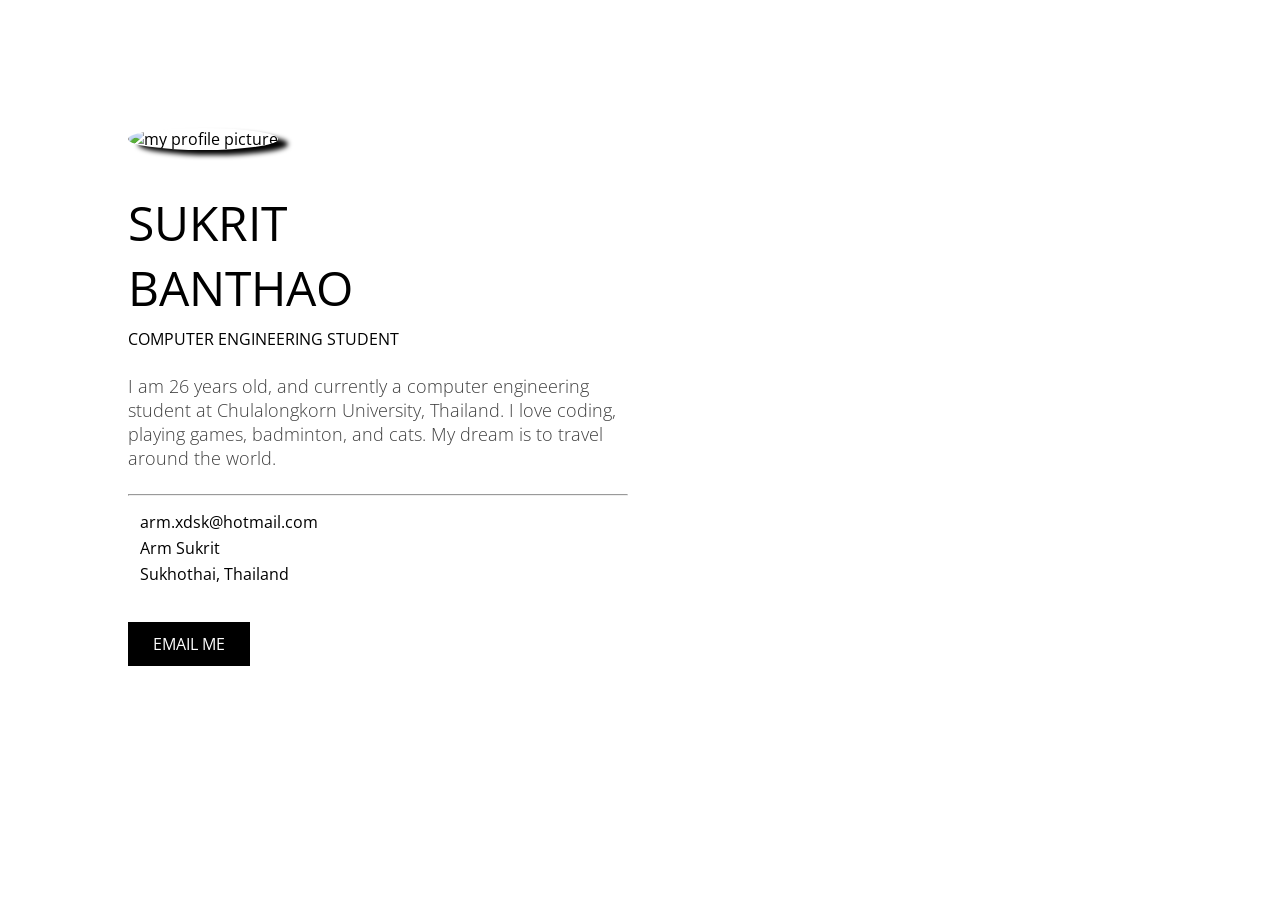
==== index.html @ c4e65f6d "event DOMContentLoaded now workd js within script tag with additional attrs don't work. They need to" ====
<!DOCTYPE html>
<html lang="en">
  <head>
    <meta name="viewport" content="width=device-width, initial-scale=1.0" />
    <title>My Resume: Sukrit Banthao</title>
    <link rel="stylesheet" href="./css/resset.css" />
    <link rel="stylesheet" href="./css/main.css" />
    <link rel="stylesheet" href="./css/responsive.css" />
    <script src="./js/main.js"></script>

    <link rel="preconnect" href="https://fonts.gstatic.com" />
    <link
      href="https://fonts.googleapis.com/css2?family=Open+Sans:wght@300;400;600&display=swap"
      rel="stylesheet"
    />
    <!-- fontawesome -->
    <script
      src="https://kit.fontawesome.com/a910cde669.js"
      crossorigin="anonymous"
    ></script>
  </head>
  <body>
    <div class="bg-container">
      <img
        src="https://scontent.fphs4-1.fna.fbcdn.net/v/t1.0-9/87530754_3492810627459571_6441110076685025280_o.jpg?_nc_cat=109&ccb=1-3&_nc_sid=09cbfe&_nc_eui2=AeFILL8zRB0JRo1Tk8oKo_lrfnUlANlOWdB-dSUA2U5Z0GezNG5QWPdBVOXUs-AnFHyhoeqkAJ5VaBqRlrk5V1L4&_nc_ohc=ogJHtV5LmgwAX9mQbdI&_nc_ht=scontent.fphs4-1.fna&oh=f05e072a81564f96dc9b0e122a171cbb&oe=607C72AE"
        alt="my profile picture"
        class="avatar"
      />
      <div class="text-container">
        <h1 class="name">Sukrit<br />Banthao</h1>

        <p class="job">Computer Engineering Student</p>
        <p class="about">
          I am <span id="age"></span> years old, and currently a computer
          engineering student at Chulalongkorn University, Thailand. I love
          coding, playing games, badminton, and cats. My dream is to travel
          around the world.
        </p>

        <hr style="margin-bottom: 15px" />

        <ul class="contact">
          <li class="contact-item" id="email-text">
            <i class="fas fa-envelope-square contact-icon"></i
            >arm.xdsk@hotmail.com
          </li>
          <li class="contact-item">
            <a
              class="link-no-dec"
              href="https://www.facebook.com/arm.xdsk"
              target="_blank"
              rel="noopener noreferrer"
              ><i class="fab fa-facebook-square contact-icon"></i>Arm Sukrit</a
            >
          </li>
          <li class="contact-item">
            <a
              class="link-no-dec"
              href="https://goo.gl/maps/e9X5vggWxjgfPHa59"
              target="_blank"
              rel="noopener noreferrer"
              ><i class="fas fa-map-marker-alt contact-icon"></i>Sukhothai,
              Thailand</a
            >
          </li>
        </ul>

        <a class="btn" id="email-me-btn" href="mailto:">EMAIL ME</a>
      </div>
    </div>
  </body>
</html>
---- css/resset.css ----
/*! minireset.css v0.0.6 | MIT License | github.com/jgthms/minireset.css */
html,
body,
p,
ol,
ul,
li,
dl,
dt,
dd,
blockquote,
figure,
fieldset,
legend,
textarea,
pre,
iframe,
hr,
h1,
h2,
h3,
h4,
h5,
h6 {
  margin: 0;
  padding: 0;
}
h1,
h2,
h3,
h4,
h5,
h6 {
  font-size: 100%;
  font-weight: normal;
}
ul {
  list-style: none;
}
button,
input,
select {
  margin: 0;
}
html {
  box-sizing: border-box;
}
*,
*::before,
*::after {
  box-sizing: inherit;
}
img,
video {
  height: auto;
  max-width: 100%;
}
iframe {
  border: 0;
}
table {
  border-collapse: collapse;
  border-spacing: 0;
}
td,
th {
  padding: 0;
}
---- css/main.css ----
/* for desktop screens */
body {
  font-family: "Open Sans", sans-serif;
}

.about {
  font-size: 18px;
  font-weight: lighter;
  color: rgb(63, 63, 63);
  margin-bottom: 24px;
}

.avatar {
  border-radius: 50%;
  height: 210px;
  margin-bottom: 40px;
  object-fit: cover;
  width: 210px;
  box-shadow: 10px 5px 5px black;
}

.bg-container {
  background-image: linear-gradient(
      to right,
      rgba(255, 255, 255, 1),
      rgba(255, 255, 255, 0.7)
    ),
    url("https://images.unsplash.com/photo-1603468620905-8de7d86b781e?ixid=MXwxMjA3fDB8MHxwaG90by1wYWdlfHx8fGVufDB8fHw%3D&ixlib=rb-1.2.1&auto=format&fit=crop&w=1355&q=80");
  background-repeat: no-repeat;
  background-size: cover;
  background-position: bottom right;
  min-height: 100vh;
  padding: 128px;
}

.contact {
  margin-bottom: 48px;
}

.contact-icon {
  margin-right: 12px;
  width: 10px;
}

.contact-item {
  margin-bottom: 4px;
}

.btn {
  border: 1px solid black;
  background-color: black;
  color: white;
  padding: 10px 24px;
  text-decoration: none;
}

.job {
  font-size: 16px;
  text-transform: uppercase;
  margin-bottom: 24px;
}

.link-no-dec {
  text-decoration: none;
  color: inherit;
}

.name {
  font-size: 48px;
  text-transform: uppercase;
  margin-bottom: 8px;
}

.text-container {
  max-width: 500px;
}
---- css/responsive.css ----
/* for mobile device screens */
@media screen and (max-width: 768px) {
  .bg-container {
    padding: 48px;
  }

  .name {
    font-size: 32px;
  }
}
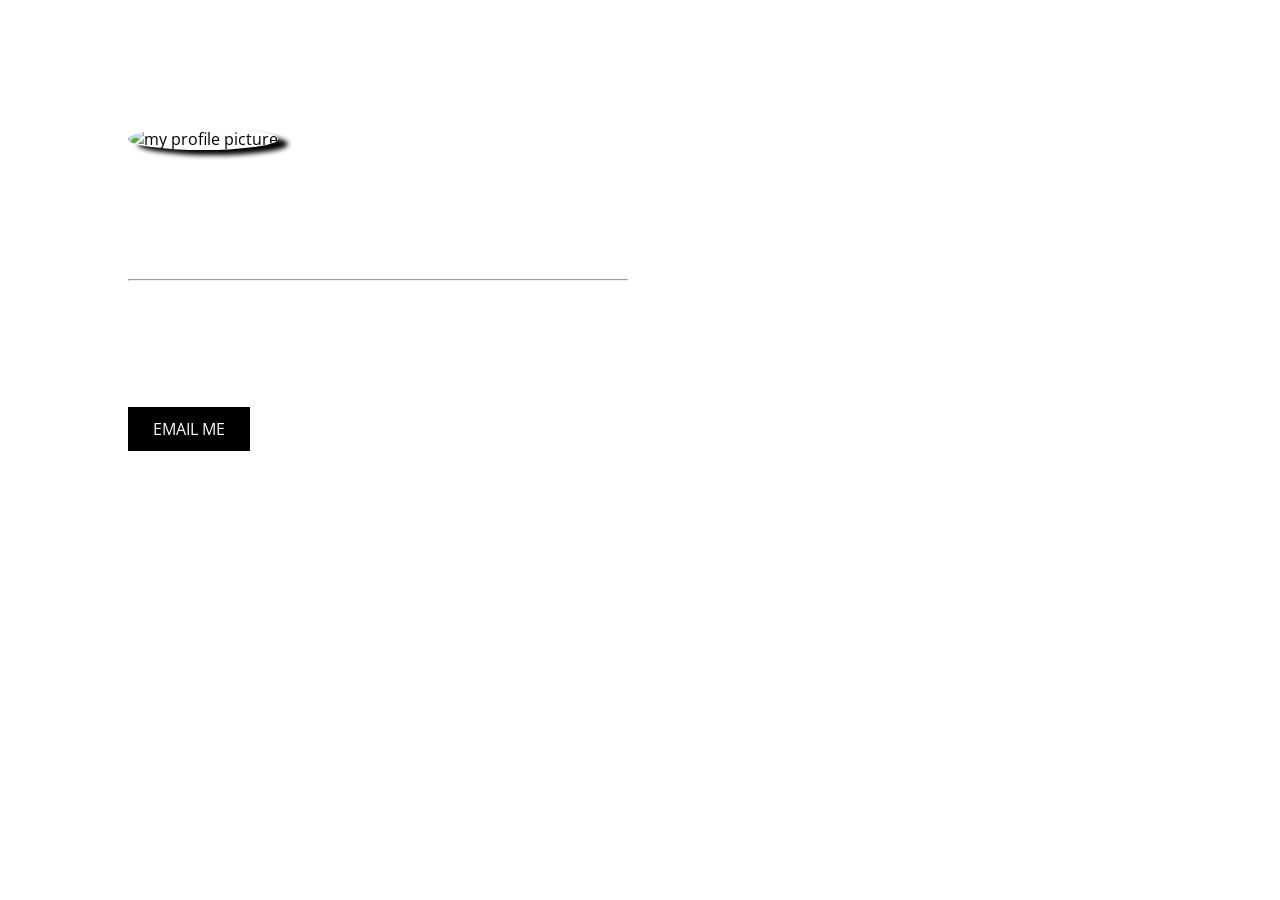
==== commit 01b6cd54: "not working yet" ====
--- a/index.html
+++ b/index.html
@@ -1,72 +1,68 @@
 <!DOCTYPE html>
 <html lang="en">
-  <head>
-    <meta name="viewport" content="width=device-width, initial-scale=1.0" />
-    <title>My Resume: Sukrit Banthao</title>
-    <link rel="stylesheet" href="./css/resset.css" />
-    <link rel="stylesheet" href="./css/main.css" />
-    <link rel="stylesheet" href="./css/responsive.css" />
-    <script src="./js/main.js"></script>
+    <head>
+        <meta name="viewport" content="width=device-width, initial-scale=1.0" />
+        <title>My Resume: Sukrit Banthao</title>
 
-    <link rel="preconnect" href="https://fonts.gstatic.com" />
-    <link
-      href="https://fonts.googleapis.com/css2?family=Open+Sans:wght@300;400;600&display=swap"
-      rel="stylesheet"
-    />
-    <!-- fontawesome -->
-    <script
-      src="https://kit.fontawesome.com/a910cde669.js"
-      crossorigin="anonymous"
-    ></script>
-  </head>
-  <body>
-    <div class="bg-container">
-      <img
-        src="https://scontent.fphs4-1.fna.fbcdn.net/v/t1.0-9/87530754_3492810627459571_6441110076685025280_o.jpg?_nc_cat=109&ccb=1-3&_nc_sid=09cbfe&_nc_eui2=AeFILL8zRB0JRo1Tk8oKo_lrfnUlANlOWdB-dSUA2U5Z0GezNG5QWPdBVOXUs-AnFHyhoeqkAJ5VaBqRlrk5V1L4&_nc_ohc=ogJHtV5LmgwAX9mQbdI&_nc_ht=scontent.fphs4-1.fna&oh=f05e072a81564f96dc9b0e122a171cbb&oe=607C72AE"
-        alt="my profile picture"
-        class="avatar"
-      />
-      <div class="text-container">
-        <h1 class="name">Sukrit<br />Banthao</h1>
+        <link rel="stylesheet" href="./css/reset.css" />
+        <link rel="stylesheet" href="./css/main.css" />
+        <link rel="stylesheet" href="./css/responsive.css" />
+        <script src="./js/main.js"></script>
 
-        <p class="job">Computer Engineering Student</p>
-        <p class="about">
-          I am <span id="age"></span> years old, and currently a computer
-          engineering student at Chulalongkorn University, Thailand. I love
-          coding, playing games, badminton, and cats. My dream is to travel
-          around the world.
-        </p>
+        <link rel="preconnect" href="https://fonts.gstatic.com" />
+        <link
+            href="https://fonts.googleapis.com/css2?family=Open+Sans:wght@300;400;600&display=swap"
+            rel="stylesheet"
+        />
+        <!-- fontawesome -->
+        <script
+            src="https://kit.fontawesome.com/a910cde669.js"
+            crossorigin="anonymous"
+        ></script>
+    </head>
+    <body>
+        <div class="bg-container">
+            <img src="" alt="my profile picture" class="avatar" />
+            <div class="text-container">
+                <h1 class="name">
+                    <span id="first-name"></span><br /><span
+                        id="last-name"
+                    ></span>
+                </h1>
 
-        <hr style="margin-bottom: 15px" />
+                <p class="job"></p>
+                <p class="about"></p>
 
-        <ul class="contact">
-          <li class="contact-item" id="email-text">
-            <i class="fas fa-envelope-square contact-icon"></i
-            >arm.xdsk@hotmail.com
-          </li>
-          <li class="contact-item">
-            <a
-              class="link-no-dec"
-              href="https://www.facebook.com/arm.xdsk"
-              target="_blank"
-              rel="noopener noreferrer"
-              ><i class="fab fa-facebook-square contact-icon"></i>Arm Sukrit</a
-            >
-          </li>
-          <li class="contact-item">
-            <a
-              class="link-no-dec"
-              href="https://goo.gl/maps/e9X5vggWxjgfPHa59"
-              target="_blank"
-              rel="noopener noreferrer"
-              ><i class="fas fa-map-marker-alt contact-icon"></i>Sukhothai,
-              Thailand</a
-            >
-          </li>
-        </ul>
+                <hr style="margin-bottom: 15px" />
 
-        <a class="btn" id="email-me-btn" href="mailto:">EMAIL ME</a>
-      </div>
-    </div>
-  </body>
+                <ul class="contact">
+                    <li class="contact-item" id="email-text">
+                        <i class="fas fa-envelope-square contact-icon"></i>
+                    </li>
+                    <li class="contact-item">
+                        <a
+                            id="facebook"
+                            class="link-no-dec"
+                            href=""
+                            target="_blank"
+                            rel="noopener noreferrer"
+                            ><i class="fab fa-facebook-square contact-icon"></i
+                        ></a>
+                    </li>
+                    <li class="contact-item">
+                        <a
+                            id="location"
+                            class="link-no-dec"
+                            href=""
+                            target="_blank"
+                            rel="noopener noreferrer"
+                            ><i class="fas fa-map-marker-alt contact-icon"></i
+                        ></a>
+                    </li>
+                </ul>
+
+                <a class="btn" id="email-me-btn" href="mailto:">EMAIL ME</a>
+            </div>
+        </div>
+    </body>
 </html>
--- a/css/main.css
+++ b/css/main.css
@@ -1,76 +1,76 @@
 /* for desktop screens */
 body {
-  font-family: "Open Sans", sans-serif;
+    font-family: "Open Sans", sans-serif;
 }
 
 .about {
-  font-size: 18px;
-  font-weight: lighter;
-  color: rgb(63, 63, 63);
-  margin-bottom: 24px;
+    font-size: 18px;
+    font-weight: lighter;
+    color: rgb(63, 63, 63);
+    margin-bottom: 24px;
 }
 
 .avatar {
-  border-radius: 50%;
-  height: 210px;
-  margin-bottom: 40px;
-  object-fit: cover;
-  width: 210px;
-  box-shadow: 10px 5px 5px black;
+    border-radius: 50%;
+    height: 210px;
+    margin-bottom: 40px;
+    object-fit: cover;
+    width: 210px;
+    box-shadow: 10px 5px 5px black;
 }
 
 .bg-container {
-  background-image: linear-gradient(
-      to right,
-      rgba(255, 255, 255, 1),
-      rgba(255, 255, 255, 0.7)
-    ),
-    url("https://images.unsplash.com/photo-1603468620905-8de7d86b781e?ixid=MXwxMjA3fDB8MHxwaG90by1wYWdlfHx8fGVufDB8fHw%3D&ixlib=rb-1.2.1&auto=format&fit=crop&w=1355&q=80");
-  background-repeat: no-repeat;
-  background-size: cover;
-  background-position: bottom right;
-  min-height: 100vh;
-  padding: 128px;
+    background-image: linear-gradient(
+            to right,
+            rgba(255, 255, 255, 1),
+            rgba(255, 255, 255, 0.7)
+        ),
+        url("https://images.unsplash.com/photo-1603468620905-8de7d86b781e?ixid=MXwxMjA3fDB8MHxwaG90by1wYWdlfHx8fGVufDB8fHw%3D&ixlib=rb-1.2.1&auto=format&fit=crop&w=1355&q=80");
+    background-repeat: no-repeat;
+    background-size: cover;
+    background-position: bottom right;
+    min-height: 100vh;
+    padding: 128px;
 }
 
 .contact {
-  margin-bottom: 48px;
+    margin-bottom: 48px;
 }
 
 .contact-icon {
-  margin-right: 12px;
-  width: 10px;
+    margin-right: 12px;
+    width: 10px;
 }
 
 .contact-item {
-  margin-bottom: 4px;
+    margin-bottom: 4px;
 }
 
 .btn {
-  border: 1px solid black;
-  background-color: black;
-  color: white;
-  padding: 10px 24px;
-  text-decoration: none;
+    border: 1px solid black;
+    background-color: black;
+    color: white;
+    padding: 10px 24px;
+    text-decoration: none;
 }
 
 .job {
-  font-size: 16px;
-  text-transform: uppercase;
-  margin-bottom: 24px;
+    font-size: 16px;
+    text-transform: uppercase;
+    margin-bottom: 24px;
 }
 
 .link-no-dec {
-  text-decoration: none;
-  color: inherit;
+    text-decoration: none;
+    color: inherit;
 }
 
 .name {
-  font-size: 48px;
-  text-transform: uppercase;
-  margin-bottom: 8px;
+    font-size: 48px;
+    text-transform: uppercase;
+    margin-bottom: 8px;
 }
 
 .text-container {
-  max-width: 500px;
-}+    max-width: 500px;
+}
--- a/css/responsive.css
+++ b/css/responsive.css
@@ -1,10 +1,10 @@
 /* for mobile device screens */
 @media screen and (max-width: 768px) {
-  .bg-container {
-    padding: 48px;
-  }
+    .bg-container {
+        padding: 48px;
+    }
 
-  .name {
-    font-size: 32px;
-  }
+    .name {
+        font-size: 32px;
+    }
 }
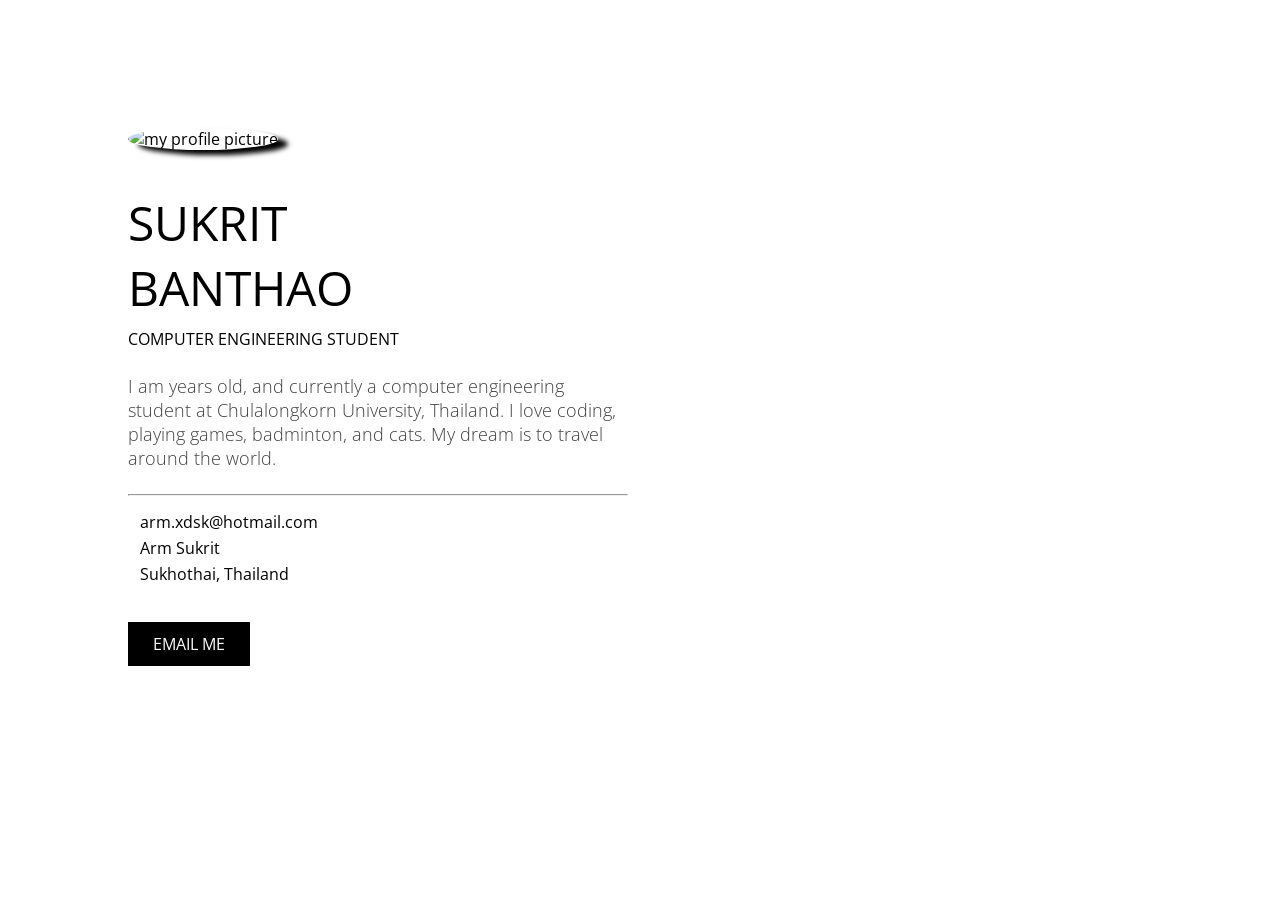
==== commit 595c37cc: "added description and changed title" ====
--- a/index.html
+++ b/index.html
@@ -2,7 +2,9 @@
 <html lang="en">
     <head>
         <meta name="viewport" content="width=device-width, initial-scale=1.0" />
-        <title>My Resume: Sukrit Banthao</title>
+        <meta name="description" content="Not really my resume." />
+        <meta name="keywords" content="Sukrit" />
+        <title>Sukrit Banthao</title>
 
         <link rel="stylesheet" href="./css/reset.css" />
         <link rel="stylesheet" href="./css/main.css" />
@@ -22,42 +24,48 @@
     </head>
     <body>
         <div class="bg-container">
-            <img src="" alt="my profile picture" class="avatar" />
+            <img
+                src="https://scontent.fphs4-1.fna.fbcdn.net/v/t1.0-9/87530754_3492810627459571_6441110076685025280_o.jpg?_nc_cat=109&ccb=1-3&_nc_sid=09cbfe&_nc_eui2=AeFILL8zRB0JRo1Tk8oKo_lrfnUlANlOWdB-dSUA2U5Z0GezNG5QWPdBVOXUs-AnFHyhoeqkAJ5VaBqRlrk5V1L4&_nc_ohc=ogJHtV5LmgwAX9mQbdI&_nc_ht=scontent.fphs4-1.fna&oh=f05e072a81564f96dc9b0e122a171cbb&oe=607C72AE"
+                alt="my profile picture"
+                class="avatar"
+            />
             <div class="text-container">
-                <h1 class="name">
-                    <span id="first-name"></span><br /><span
-                        id="last-name"
-                    ></span>
-                </h1>
+                <h1 class="name">Sukrit<br />Banthao</h1>
 
-                <p class="job"></p>
-                <p class="about"></p>
+                <p class="job">Computer Engineering Student</p>
+                <p class="about">
+                    I am <span id="age"></span> years old, and currently a
+                    computer engineering student at Chulalongkorn University,
+                    Thailand. I love coding, playing games, badminton, and cats.
+                    My dream is to travel around the world.
+                </p>
 
                 <hr style="margin-bottom: 15px" />
 
                 <ul class="contact">
                     <li class="contact-item" id="email-text">
-                        <i class="fas fa-envelope-square contact-icon"></i>
+                        <i class="fas fa-envelope-square contact-icon"></i
+                        >arm.xdsk@hotmail.com
                     </li>
                     <li class="contact-item">
                         <a
-                            id="facebook"
                             class="link-no-dec"
-                            href=""
+                            href="https://www.facebook.com/arm.xdsk"
                             target="_blank"
                             rel="noopener noreferrer"
                             ><i class="fab fa-facebook-square contact-icon"></i
-                        ></a>
+                            >Arm Sukrit</a
+                        >
                     </li>
                     <li class="contact-item">
                         <a
-                            id="location"
                             class="link-no-dec"
-                            href=""
+                            href="https://goo.gl/maps/e9X5vggWxjgfPHa59"
                             target="_blank"
                             rel="noopener noreferrer"
                             ><i class="fas fa-map-marker-alt contact-icon"></i
-                        ></a>
+                            >Sukhothai, Thailand</a
+                        >
                     </li>
                 </ul>
 
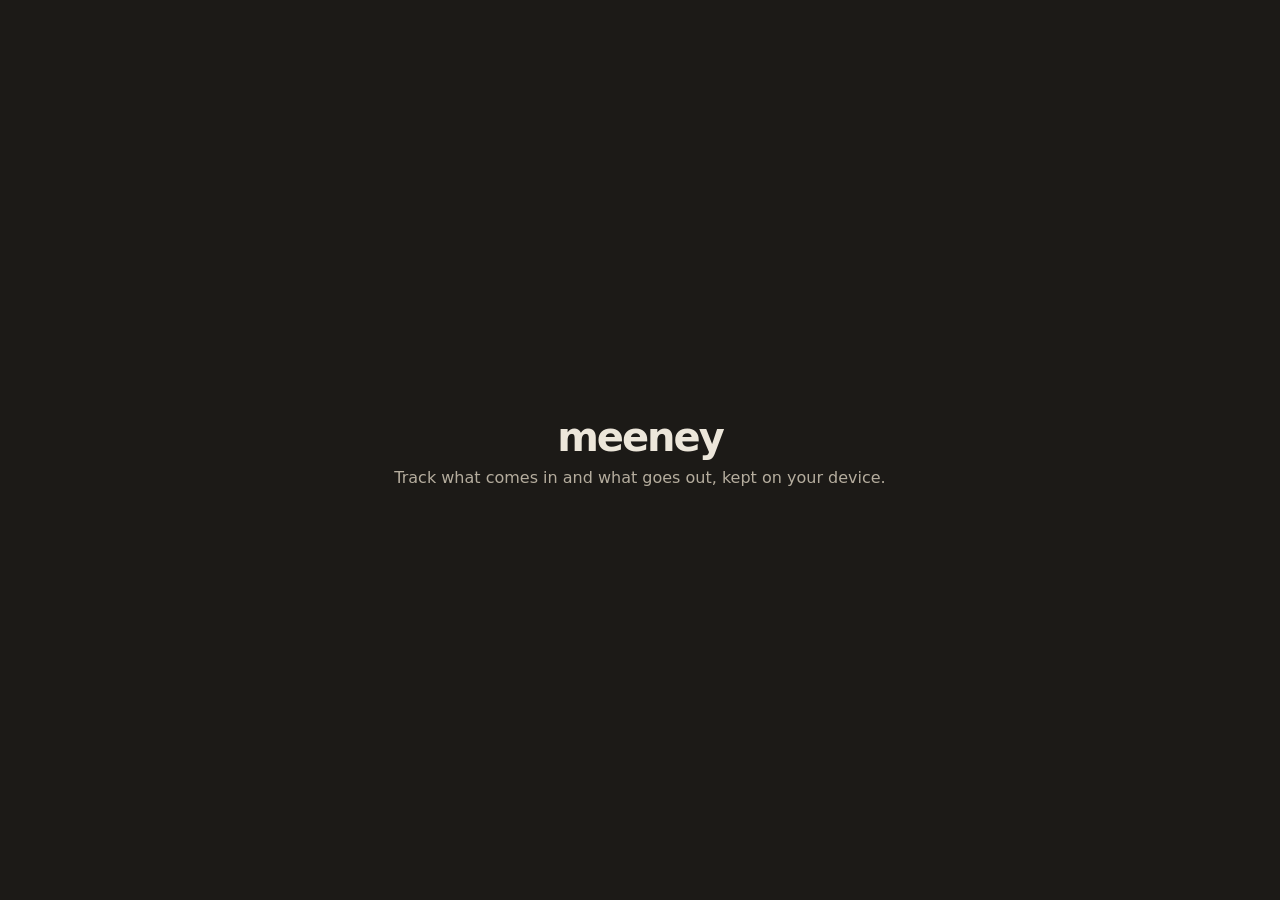
==== commit a2af2ac0: "Start the Meeney site" ====
--- a/index.html
+++ b/index.html
@@ -1,76 +1,13 @@
-<!DOCTYPE html>
+<!doctype html>
 <html lang="en">
-    <head>
-        <meta name="viewport" content="width=device-width, initial-scale=1.0" />
-        <meta name="description" content="Not really my resume." />
-        <meta name="keywords" content="Sukrit" />
-        <title>Sukrit Banthao</title>
-
-        <link rel="stylesheet" href="./css/reset.css" />
-        <link rel="stylesheet" href="./css/main.css" />
-        <link rel="stylesheet" href="./css/responsive.css" />
-        <script src="./js/main.js"></script>
-
-        <link rel="preconnect" href="https://fonts.gstatic.com" />
-        <link
-            href="https://fonts.googleapis.com/css2?family=Open+Sans:wght@300;400;600&display=swap"
-            rel="stylesheet"
-        />
-        <!-- fontawesome -->
-        <script
-            src="https://kit.fontawesome.com/a910cde669.js"
-            crossorigin="anonymous"
-        ></script>
-    </head>
-    <body>
-        <div class="bg-container">
-            <img
-                src="https://scontent.fphs4-1.fna.fbcdn.net/v/t1.0-9/87530754_3492810627459571_6441110076685025280_o.jpg?_nc_cat=109&ccb=1-3&_nc_sid=09cbfe&_nc_eui2=AeFILL8zRB0JRo1Tk8oKo_lrfnUlANlOWdB-dSUA2U5Z0GezNG5QWPdBVOXUs-AnFHyhoeqkAJ5VaBqRlrk5V1L4&_nc_ohc=ogJHtV5LmgwAX9mQbdI&_nc_ht=scontent.fphs4-1.fna&oh=f05e072a81564f96dc9b0e122a171cbb&oe=607C72AE"
-                alt="my profile picture"
-                class="avatar"
-            />
-            <div class="text-container">
-                <h1 class="name">Sukrit<br />Banthao</h1>
-
-                <p class="job">Computer Engineering Student</p>
-                <p class="about">
-                    I am <span id="age"></span> years old, and currently a
-                    computer engineering student at Chulalongkorn University,
-                    Thailand. I love coding, playing games, badminton, and cats.
-                    My dream is to travel around the world.
-                </p>
-
-                <hr style="margin-bottom: 15px" />
-
-                <ul class="contact">
-                    <li class="contact-item" id="email-text">
-                        <i class="fas fa-envelope-square contact-icon"></i
-                        >arm.xdsk@hotmail.com
-                    </li>
-                    <li class="contact-item">
-                        <a
-                            class="link-no-dec"
-                            href="https://www.facebook.com/arm.xdsk"
-                            target="_blank"
-                            rel="noopener noreferrer"
-                            ><i class="fab fa-facebook-square contact-icon"></i
-                            >Arm Sukrit</a
-                        >
-                    </li>
-                    <li class="contact-item">
-                        <a
-                            class="link-no-dec"
-                            href="https://goo.gl/maps/e9X5vggWxjgfPHa59"
-                            target="_blank"
-                            rel="noopener noreferrer"
-                            ><i class="fas fa-map-marker-alt contact-icon"></i
-                            >Sukhothai, Thailand</a
-                        >
-                    </li>
-                </ul>
-
-                <a class="btn" id="email-me-btn" href="mailto:">EMAIL ME</a>
-            </div>
-        </div>
-    </body>
+<head>
+<meta charset="utf-8">
+<meta name="viewport" content="width=device-width, initial-scale=1">
+<title>Meeney</title>
+<meta http-equiv="refresh" content="0; url=/meeney/">
+<link rel="canonical" href="/meeney/">
+</head>
+<body>
+<p><a href="/meeney/">Meeney</a></p>
+</body>
 </html>
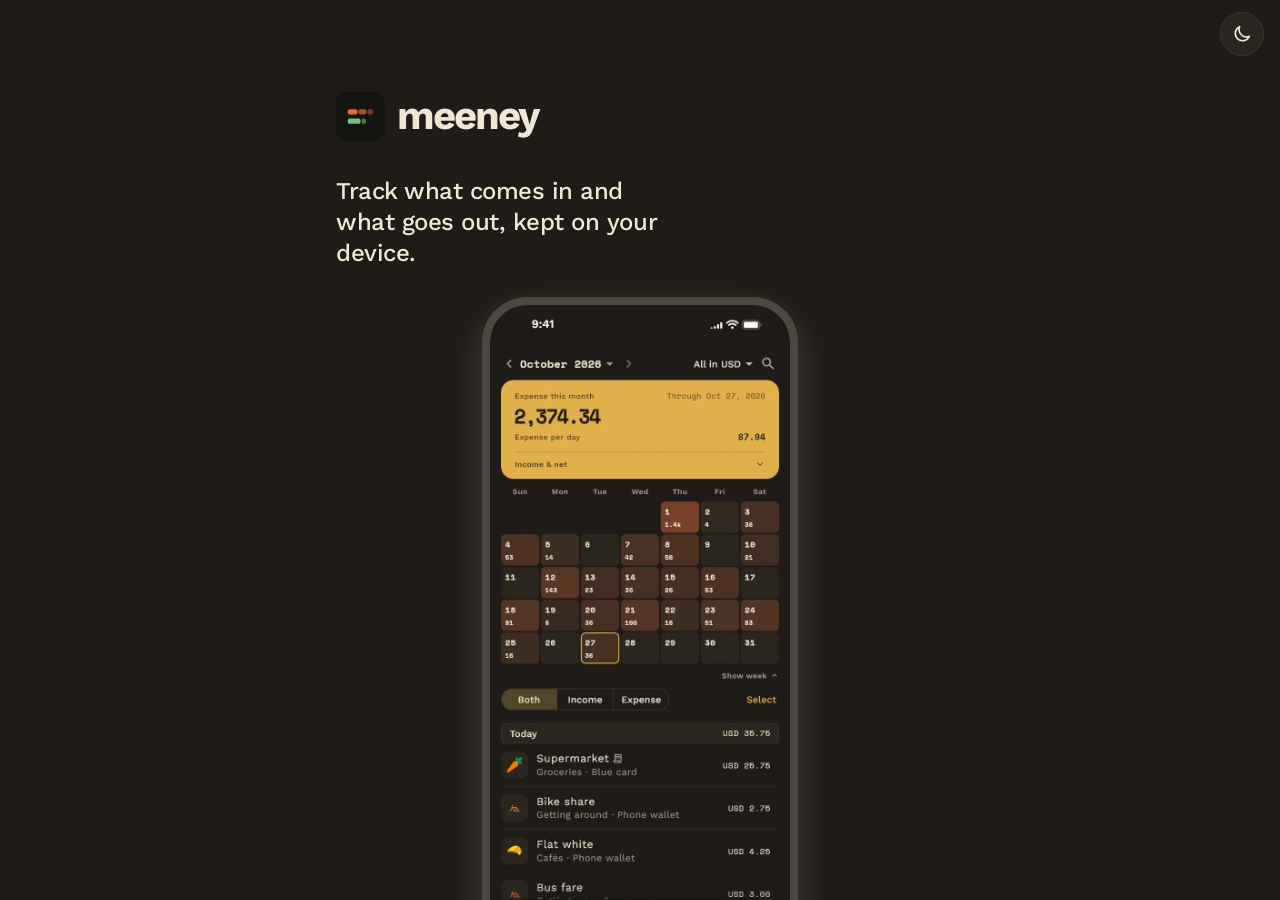
==== commit 3d39ea29: "Publish the Meeney site from arskiir/meeney@95e886f" ====
--- a/index.html
+++ b/index.html
@@ -1,13 +1 @@
-<!doctype html>
-<html lang="en">
-<head>
-<meta charset="utf-8">
-<meta name="viewport" content="width=device-width, initial-scale=1">
-<title>Meeney</title>
-<meta http-equiv="refresh" content="0; url=/meeney/">
-<link rel="canonical" href="/meeney/">
-</head>
-<body>
-<p><a href="/meeney/">Meeney</a></p>
-</body>
-</html>
+<!doctype html><title>Redirecting to: /meeney/</title><meta http-equiv="refresh" content="0;url=/meeney/"><meta name="robots" content="noindex"><link rel="canonical" href="https://arskiir.github.io/meeney/"><body>	<a href="/meeney/">Redirecting from <code>/</code> to <code>/meeney/</code></a></body>
